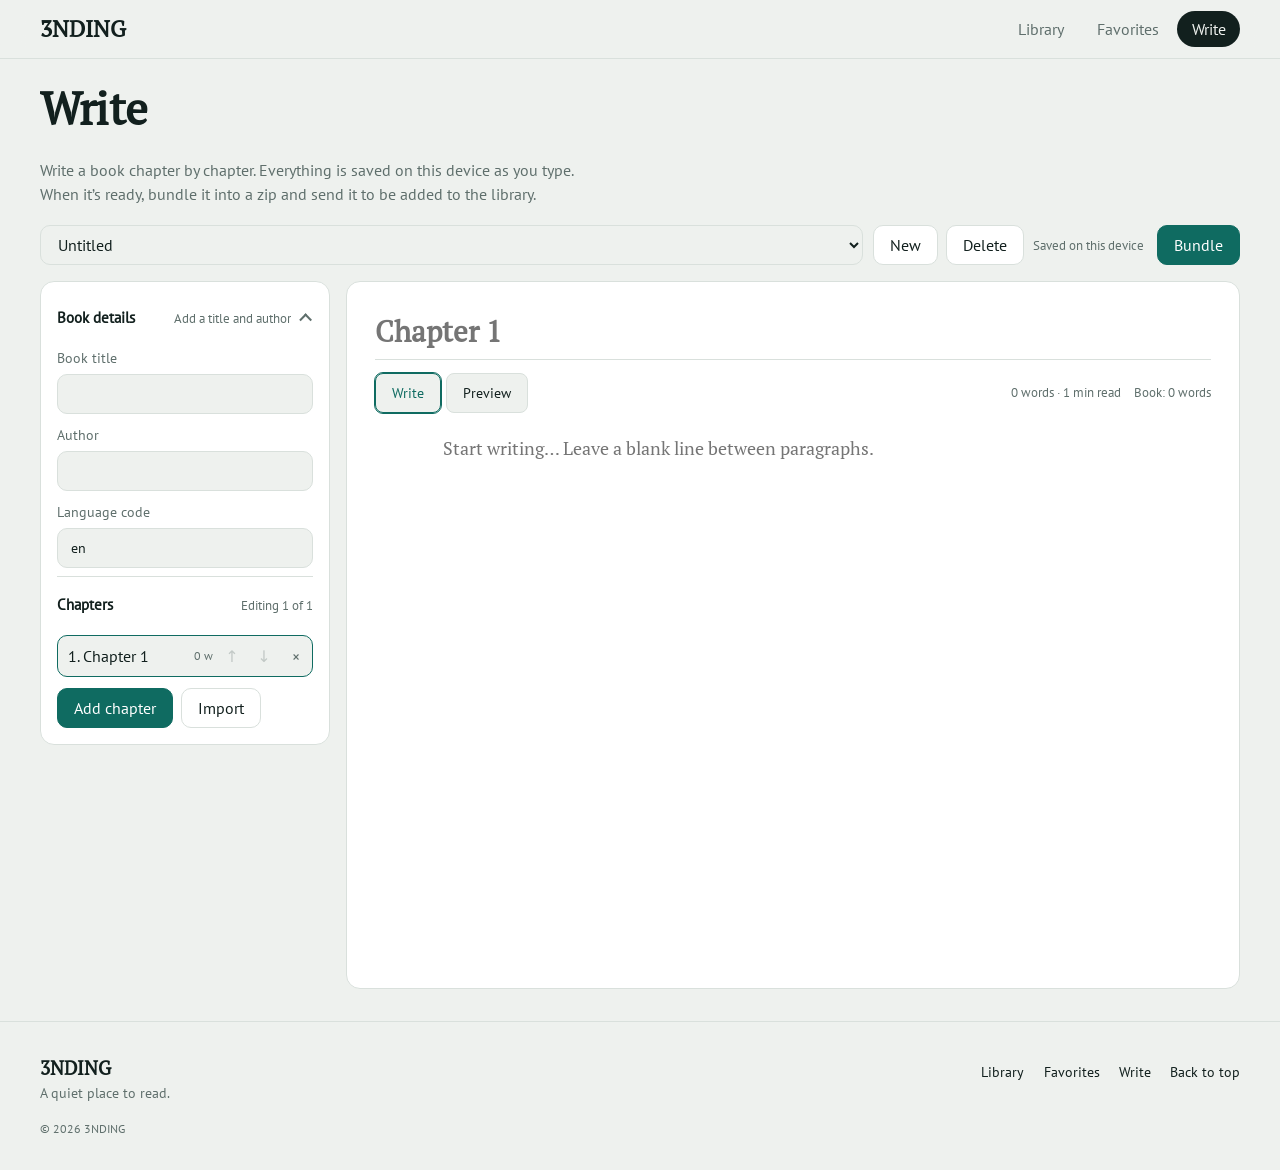
==== create.html @ da9bb015 "Polish the Write page: cleaner layout, better editing UX - Collapsible Book details and Chapters sid" ====
<!doctype html>
<html lang="en">
  <head>
    <meta charset="utf-8" />
    <meta name="viewport" content="width=device-width,initial-scale=1" />
    <meta name="robots" content="index,follow" />
    <title>3NDING – Write</title>
    <link rel="apple-touch-icon" sizes="180x180" href="/apple-touch-icon.png" />
    <link rel="icon" type="image/png" sizes="32x32" href="/favicon-32x32.png" />
    <link rel="icon" type="image/png" sizes="16x16" href="/favicon-16x16.png" />
    <link rel="manifest" href="/site.webmanifest" />

    <link rel="preload" href="fonts/sans.woff2" as="font" type="font/woff2" crossorigin />
    <link rel="preload" href="fonts/serif.woff2" as="font" type="font/woff2" crossorigin />
    <link rel="preload" href="fonts/mono.woff2" as="font" type="font/woff2" crossorigin />
    <link rel="stylesheet" href="css/styles.css" />
  </head>
  <body id="top">
    <header class="top">
      <div class="wrap">
        <a class="brand" href="index.html">3NDING</a>
        <nav aria-label="Main">
          <a href="index.html">Library</a
          ><a href="favorites.html">Favorites</a
          ><a href="create.html" aria-current="page">Write</a>
        </nav>
      </div>
    </header>
    <main class="wrap">
      <h1>Write</h1>
      <p class="lead">
        Write a book chapter by chapter. Everything is saved on this device as
        you type. When it’s ready, bundle it into a zip and send it to be added
        to the library.
      </p>
      <noscript><p class="muted">The editor needs JavaScript.</p></noscript>

      <div class="ed-top">
        <div class="ed-nb">
          <label class="sr" for="nb">Notebook</label>
          <select id="nb" class="in"></select>
        </div>
        <div class="ed-acts">
          <button class="btn" id="nbNew" title="Start a new notebook">New</button>
          <button class="btn" id="nbDel" title="Delete this notebook">Delete</button>
        </div>
        <div class="ed-end">
          <span class="ed-state" id="saveState" data-s="saved" role="status">Saved on this device</span>
          <button class="btn primary" id="pubBtn" aria-haspopup="dialog">Bundle</button>
        </div>
      </div>

      <div class="ed">
        <aside class="ed-side" aria-label="Book and chapters">
          <details class="ed-det" id="bookDet">
            <summary><span>Book details</span><small id="bookSum"></small></summary>
            <div class="ed-fields">
              <label class="fld-row">Book title
                <input id="mTitle" class="in" type="text" maxlength="120" autocomplete="off" />
              </label>
              <label class="fld-row">Author
                <input id="mAuthor" class="in" type="text" maxlength="120" autocomplete="name" />
              </label>
              <label class="fld-row">Language code
                <input id="mLang" class="in" type="text" maxlength="12" list="langs" placeholder="en" autocomplete="off" spellcheck="false" />
                <datalist id="langs">
                  <option value="en"></option><option value="es"></option><option value="fr"></option>
                  <option value="de"></option><option value="it"></option><option value="pt"></option>
                  <option value="tl"></option><option value="ja"></option><option value="zh"></option>
                  <option value="ko"></option><option value="ru"></option>
                </datalist>
              </label>
            </div>
          </details>

          <details class="ed-det ed-chs" id="chDet" open>
            <summary><span id="chLbl">Chapters</span><small id="chCount"></small></summary>
            <div class="ed-fields">
              <ol class="chl" id="chList" aria-labelledby="chLbl"></ol>
              <div class="ed-acts">
                <button class="btn primary" id="chAdd">Add chapter</button>
                <button class="btn" id="imp" title="Import .zip, .txt or .md files">Import</button>
                <input id="impFile" type="file" accept=".zip,.txt,.md,.markdown" multiple hidden />
              </div>
            </div>
          </details>
        </aside>

        <section class="ed-main" aria-label="Chapter editor">
          <input id="chTitle" class="in ed-title" type="text" maxlength="120" aria-label="Chapter title" autocomplete="off" />
          <div class="ed-bar">
            <div class="seg" role="group" aria-label="Mode">
              <button id="modeEdit" aria-pressed="true">Write</button>
              <button id="modePrev" aria-pressed="false">Preview</button>
            </div>
            <span class="ed-meta" id="stat" aria-live="polite"></span>
          </div>
          <textarea id="body" class="in ed-text" aria-label="Chapter text" spellcheck="true" placeholder="Start writing… Leave a blank line between paragraphs."></textarea>
          <article class="page ed-prev" id="prev" hidden></article>
        </section>
      </div>
    </main>

    <dialog id="pub" aria-labelledby="pubT">
      <div class="pub-in">
        <div class="pub-head">
          <h2 id="pubT">Bundle &amp; contribute</h2>
          <button class="btn" id="pubClose">Close</button>
        </div>
        <ul class="chk" id="chk" aria-live="polite"></ul>
        <div class="ed-acts">
          <button class="btn primary" id="dl">Download .zip</button>
          <button class="btn" id="share" hidden>Share .zip</button>
          <button class="btn" id="md">Export .md</button>
        </div>
        <ol class="steps">
          <li>Download the zip.</li>
          <li id="sendStep">Send it to the library owner.</li>
        </ol>
        <div class="ed-acts" id="sendLinks"></div>
      </div>
    </dialog>

    <footer class="foot">
      <div class="wrap">
        <div>
          <a class="brand" href="index.html">3NDING</a>
          <p>A quiet place to read.</p>
        </div>
        <nav aria-label="Footer">
          <a href="index.html">Library</a><a href="favorites.html">Favorites</a
          ><a href="create.html">Write</a><a href="#top">Back to top</a>
        </nav>
        <small>© <span id="year">2026</span> 3NDING</small>
      </div>
    </footer>
    <div class="toast" id="toast" role="status"></div>
    <script type="module" src="js/create.js"></script>
  </body>
</html>
---- css/styles.css ----
@font-face {
  font-family: "For Sans";
  src: url(../fonts/sans.woff2) format("woff2");
}
@font-face {
  font-family: "For Serif";
  src: url(../fonts/serif.woff2) format("woff2");
}
@font-face {
  font-family: "For Mono";
  src: url(../fonts/mono.woff2) format("woff2");
}
:root {
  color-scheme: light;
  --bg: #eef1ee;
  --surface: #fff;
  --text: #12201e;
  --muted: #5f6f6c;
  --line: #d9e0dc;
  --accent: #0f6b61;
  --on-accent: #fff;
  --shadow: 0 1px 2px #0001, 0 12px 28px -16px #0004;
  --sk: color-mix(in srgb, var(--text) 11%, var(--bg));
  --sk-hi: color-mix(in srgb, var(--text) 19%, var(--bg));
  --ui: "For Sans", system-ui, sans-serif;
  --serif: "For Serif", Georgia, serif;
  --font: var(--serif);
  --size: 19px;
  --align: left;
}
html[data-theme="paper"] {
  --bg: #fbfbf8;
  --surface: #f0f0ea;
  --text: #222;
  --muted: #6b6b66;
  --line: #dedcd4;
  --accent: #0f6b61;
  --on-accent: #fff;
}
html[data-theme="sepia"] {
  --bg: #f3e9d2;
  --surface: #eadcc0;
  --text: #4a3a28;
  --muted: #7d6a52;
  --line: #d8c7a5;
  --accent: #8a5a1f;
  --on-accent: #fff;
}
html[data-theme="dark"] {
  color-scheme: dark;
  --bg: #1c2220;
  --surface: #262e2c;
  --text: #d4dbd9;
  --muted: #8d9a97;
  --line: #364240;
  --accent: #5fd3c0;
  --on-accent: #06201b;
}
html[data-theme="oled"] {
  color-scheme: dark;
  --bg: #000;
  --surface: #111;
  --text: #bfc7c5;
  --muted: #7a8683;
  --line: #222;
  --accent: #5fd3c0;
  --on-accent: #000;
}
* {
  box-sizing: border-box;
  margin: 0;
}
html {
  -webkit-text-size-adjust: 100%;
}
body {
  font-family: var(--ui);
  background: var(--bg);
  color: var(--text);
  line-height: 1.5;
  overflow-x: hidden;
  display: flex;
  flex-direction: column;
  -webkit-tap-highlight-color: transparent;
}
main {
  flex: 1;
}
a {
  color: inherit;
  text-decoration: none;
}
img {
  display: block;
  max-width: 100%;
}
button,
select,
input {
  font: inherit;
  color: inherit;
  touch-action: manipulation;
}
:focus-visible {
  outline: 2px solid var(--accent);
  outline-offset: 2px;
}
.wrap {
  width: min(1200px, 100% - 2rem);
  margin-inline: auto;
}
.ico {
  width: 1.1em;
  height: 1.1em;
  flex: none;
}
h1,
h2 {
  font-family: var(--serif);
  font-weight: 600;
  letter-spacing: -0.01em;
}
h1 {
  font-size: clamp(1.9rem, 5vw, 2.8rem);
  margin: 1rem 0 1rem;
  scroll-margin-top: 70px;
}
h2 {
  font-size: 1.4rem;
  margin: 2rem 0 0.75rem;
}
.muted {
  color: var(--muted);
}
.top {
  position: sticky;
  top: 0;
  z-index: 10;
  background: color-mix(in srgb, var(--bg) 88%, transparent);
  backdrop-filter: blur(12px);
  border-bottom: 1px solid var(--line);
}
.top .wrap {
  display: flex;
  align-items: center;
  justify-content: space-between;
  gap: 1rem;
  height: 58px;
}
.brand {
  font-family: var(--serif);
  font-size: 1.45rem;
  font-weight: 700;
}
nav:not(.pager) {
  display: flex;
  gap: 0.25rem;
}
nav:not(.pager) a {
  padding: 0.4rem 0.9rem;
  border-radius: 99px;
  color: var(--muted);
  font-weight: 500;
}
nav a[aria-current] {
  background: var(--text);
  color: var(--bg);
}
.tools {
  display: flex;
  gap: 0.6rem;
}
.tools input,
.tools select {
  height: 44px;
  padding: 0 1rem;
  border: 1px solid var(--line);
  border-radius: 12px;
  background: var(--surface);
  font-size: 0.85rem;
}
.tools input {
  flex: 1 1 0;
  min-width: 0;
}
.tools select {
  flex: none;
  max-width: 45%;
}
.count {
  color: var(--muted);
  margin: 0.8rem 0;
  font-size: 0.9rem;
}
.grid {
  display: grid;
  grid-template-columns: repeat(auto-fill, minmax(min(100%, 150px), 1fr));
  gap: 1.4rem 1rem;
}
.card {
  display: flex;
  flex-direction: column;
  min-width: 0;
}
.cover {
  display: block;
  position: relative;
  aspect-ratio: 3/4;
  border-radius: 6px 12px 12px 6px;
  overflow: hidden;
  background: var(--surface);
  box-shadow:
    var(--shadow),
    inset 5px 0 8px -4px #0005;
  transition: transform 0.2s;
  white-space: pre-wrap;
}
.cover:hover {
  transform: translateY(-4px);
}
.cover img {
  position: relative;
  width: 100%;
  height: 100%;
  object-fit: cover;
}
.cover .ph {
  position: absolute;
  inset: 0;
  display: grid;
  place-items: center;
  padding: 1rem;
  text-align: center;
  font-family: var(--serif);
  font-weight: 600;
  color: var(--muted);
}
.cover.nocover img {
  display: none;
}
.cover.loaded .ph {
  display: none;
}
.badge {
  position: absolute;
  top: 0.5rem;
  left: 0.5rem;
  background: var(--accent);
  color: var(--on-accent);
  font-size: 0.75rem;
  font-weight: 600;
  padding: 0.15rem 0.6rem;
  border-radius: 99px;
}
.meta {
  padding: 0.7rem 0.1rem 0;
  display: flex;
  flex-direction: column;
  gap: 0.15rem;
  flex: 1;
}
.t {
  font-family: var(--serif);
  font-size: 1.05rem;
  font-weight: 600;
  line-height: 1.25;
  display: -webkit-box;
  -webkit-line-clamp: 2;
  line-clamp: 2;
  -webkit-box-orient: vertical;
  overflow: hidden;
}
.a {
  color: var(--muted);
  font-size: 0.88rem;
  white-space: nowrap;
  overflow: hidden;
  text-overflow: ellipsis;
}
.prog {
  display: flex;
  align-items: center;
  gap: 0.5rem;
  font-size: 0.78rem;
  color: var(--muted);
  margin: 0.4rem 0;
}
.prog b {
  flex: 1;
  height: 5px;
  background: var(--line);
  border-radius: 9px;
  overflow: hidden;
}
.prog i {
  display: block;
  height: 100%;
  background: var(--accent);
  border-radius: 9px;
}
.acts {
  display: flex;
  flex-wrap: wrap;
  gap: 0.4rem;
  margin-top: auto;
  padding-top: 0.6rem;
}
.acts .primary {
  flex: 1 1 100%;
}
.acts .icon-btn {
  flex: 1 1 0;
  min-width: 40px;
}
.btn,
.icon-btn {
  display: inline-flex;
  align-items: center;
  justify-content: center;
  gap: 0.4rem;
  height: 40px;
  padding: 0 1rem;
  border: 1px solid var(--line);
  background: var(--surface);
  border-radius: 10px;
  cursor: pointer;
  font-weight: 500;
  white-space: nowrap;
}
.btn:hover,
.icon-btn:hover {
  border-color: var(--accent);
}
.btn:disabled {
  opacity: 0.4;
  cursor: default;
}
.btn.primary {
  background: var(--accent);
  border-color: var(--accent);
  color: var(--on-accent);
}
.icon-btn {
  padding: 0;
}
.top .icon-btn {
  width: 40px;
  flex: none;
}
.icon-btn[aria-pressed="true"] {
  color: var(--accent);
}
.icon-btn[aria-pressed="true"] .ico {
  fill: currentColor;
}
.pager {
  display: flex;
  justify-content: center;
  flex-wrap: wrap;
  gap: 0.4rem;
  margin: 1rem 0;
}
.pager .btn {
  min-width: 40px;
  padding: 0 0.7rem;
}
.pager [aria-current] {
  background: var(--text);
  color: var(--bg);
}
.tabs {
  display: flex;
  gap: 0.4rem;
  margin-bottom: 1.5rem;
  overflow-x: auto;
}
.tabs button {
  flex: none;
  height: 36px;
  padding: 0 1rem;
  border-radius: 99px;
  border: 1px solid var(--line);
  background: none;
  cursor: pointer;
}
.tabs [aria-pressed="true"] {
  background: var(--text);
  color: var(--bg);
}
.more {
  display: flex;
  justify-content: center;
  margin: 1rem 0;
}
.empty {
  grid-column: 1/-1;
  text-align: center;
  padding-bottom: 4rem;
  color: var(--muted);
  display: grid;
  gap: 1rem;
  justify-items: center;
}
.empty[hidden],
.more [hidden] {
  display: none;
}
.foot {
  border-top: 1px solid var(--line);
  padding: 2rem 0;
  color: var(--muted);
  font-size: 0.88rem;
}
.foot .wrap {
  display: grid;
  gap: 1rem;
}
.foot .brand {
  color: var(--text);
  font-size: 1.2rem;
}
.foot p {
  max-width: 46ch;
}
.foot nav {
  flex-wrap: wrap;
  gap: 0.2rem 1.2rem;
}
.foot nav a {
  padding: 0.5rem 0;
  color: var(--text);
}
.foot nav a:hover {
  color: var(--accent);
}
.toast {
  position: fixed;
  left: 50%;
  bottom: calc(1.5rem + env(safe-area-inset-bottom, 0px));
  transform: translate(-50%, calc(100% + 3rem));
  opacity: 0;
  background: var(--text);
  color: var(--bg);
  padding: 0.6rem 1.1rem;
  border-radius: 10px;
  transition:
    transform 0.25s,
    opacity 0.25s;
  z-index: 30;
  max-width: 90vw;
  pointer-events: none;
  text-align: center;
}
.toast.on {
  transform: translate(-50%, 0);
  opacity: 1;
}
.bar {
  gap: 0.5rem !important;
}
.bt {
  flex: 1;
  min-width: 0;
  display: flex;
  flex-direction: column;
}
.bt strong {
  white-space: nowrap;
  overflow: hidden;
  text-overflow: ellipsis;
  font-size: 0.95rem;
}
.bt select {
  background: none;
  border: 0;
  color: var(--muted);
  font-size: 0.82rem;
  max-width: 100%;
  padding: 0;
  cursor: pointer;
  text-overflow: ellipsis;
}
.bar .icon-btn {
  font-weight: 600;
}
.bar-progress {
  height: 3px;
  background: var(--line);
}
.bar-progress i {
  display: block;
  height: 100%;
  width: 0;
  background: var(--accent);
}
.page {
  max-width: 65ch;
  margin: 0 auto;
  padding: 2.5rem 1.5rem 1rem;
  font-family: var(--font);
  font-size: var(--size);
  text-align: var(--align);
  hyphens: auto;
  overflow-wrap: break-word;
  line-height: var(--lh, 1.75);
}
.page h2 {
  font-size: 1.7em;
  margin: 0 0 1.5rem;
  text-align: left;
  line-height: 1.2;
}
.page p {
  margin-bottom: 1.1em;
}
.page .speaking {
  background: color-mix(in srgb, var(--accent) 14%, transparent);
  box-shadow: 0 0 0 0.35em color-mix(in srgb, var(--accent) 14%, transparent);
  border-radius: 6px;
}
.page mark {
  background: color-mix(in srgb, var(--accent) 28%, transparent);
  color: inherit;
  border-radius: 3px;
  padding: 0 0.1em;
}
.chnav {
  max-width: 65ch;
  font-family: var(--font);
  font-size: var(--size);
  display: flex;
  gap: 0.6rem;
  padding-bottom: 2.5rem;
}
.chnav .btn {
  flex: 1;
  font-family: var(--ui);
  font-size: 1rem;
}
.panel {
  position: fixed;
  top: 64px;
  right: 1rem;
  z-index: 20;
  width: min(330px, 100% - 2rem);
  max-height: calc(100dvh - 80px);
  overflow: auto;
  background: var(--surface);
  border: 1px solid var(--line);
  border-radius: 16px;
  padding: 1rem;
  box-shadow: 0 20px 50px -20px #0007;
  display: grid;
  gap: 1rem;
}
.panel[hidden] {
  display: none;
}
.panel label,
.panel .fld {
  display: grid;
  gap: 0.4rem;
  font-size: 0.85rem;
  color: var(--muted);
}
.panel .row {
  display: flex;
  justify-content: space-between;
}
.panel input[type="range"] {
  accent-color: var(--accent);
  width: 100%;
  height: 28px;
}
.seg {
  display: grid;
  grid-auto-flow: column;
  grid-auto-columns: 1fr;
  gap: 0.3rem;
}
.seg button {
  height: 40px;
  border: 1px solid var(--line);
  border-radius: 8px;
  background: var(--bg);
  cursor: pointer;
  font-size: 0.85rem;
}
.seg [aria-pressed="true"] {
  border-color: var(--accent);
  outline: 1px solid var(--accent);
  color: var(--accent);
}
[hidden] {
  display: none !important;
}
.cw {
  position: relative;
}
.cw .prog {
  position: absolute;
  left: 0;
  right: 0;
  bottom: 0;
  margin: 0;
  padding: 1.6rem 0.6rem 0.5rem;
  gap: 0.4rem;
  border-radius: 0 0 12px 6px;
  background: linear-gradient(to top, #000c, #0000);
  color: #fff;
  font-weight: 600;
  pointer-events: none;
}
.cw .prog b {
  background: #fff5;
  height: 4px;
}
.cw .prog i {
  background: #fff;
}
.cw .fav {
  position: absolute;
  top: 0.45rem;
  right: 0.45rem;
  width: 34px;
  height: 34px;
  border-radius: 99px;
  border-color: transparent;
  background: color-mix(in srgb, var(--surface) 88%, transparent);
  backdrop-filter: blur(6px);
}
.acts .primary {
  flex: 1 1 0;
  min-width: 0;
}
.acts .icon-btn {
  flex: none;
  width: 40px;
  min-width: 0;
}
.card.managed .acts .primary {
  flex-basis: 100%;
}
.card.managed .acts .icon-btn {
  flex: 1 1 0;
  width: auto;
}
.sk .cover {
  box-shadow: none;
}
.sk i,
.skl i {
  display: block;
  height: 0.8rem;
  margin-top: 0.6rem;
  border-radius: 6px;
}
.sk i:last-child {
  width: 60%;
}
.skl i {
  height: 1rem;
  margin-top: 1rem;
}
.skl i:nth-child(4n + 1) {
  width: 70%;
  margin-bottom: 1.4rem;
}
.skl i.h {
  width: 55%;
  height: 1.8rem;
  margin: 0 0 1.8rem;
}
.sk .cover,
.sk i,
.skl i {
  background-color: var(--sk);
  background-image: linear-gradient(
    90deg,
    transparent 25%,
    var(--sk-hi) 37%,
    transparent 63%
  );
  background-size: 400% 100%;
  animation: shimmer 1.4s ease infinite;
}
.card:not(.sk) .cover:not(.loaded):not(.nocover)::after {
  content: "";
  position: absolute;
  inset: 0;
  background: linear-gradient(
    90deg,
    transparent 25%,
    color-mix(in srgb, var(--text) 10%, transparent) 37%,
    transparent 63%
  );
  background-size: 400% 100%;
  animation: shimmer 1.4s ease infinite;
  pointer-events: none;
}
@keyframes shimmer {
  from {
    background-position: 100% 50%;
  }
  to {
    background-position: 0 50%;
  }
}
.recent-grid {
  display: grid;
  grid-template-columns: 1fr;
  gap: 0.8rem;
}
.card.row {
  display: grid;
  grid-template-columns: 88px minmax(0, 1fr);
  gap: 0.9rem;
  align-items: start;
  padding: 0.7rem;
  background: var(--surface);
  border: 1px solid var(--line);
  border-radius: 14px;
}
.card.row .cover:hover {
  transform: none;
}
.card.row .meta {
  padding: 0;
  height: 100%;
}
.card.row .t {
  font-size: 1rem;
}
.card.row .acts {
  padding-top: 0.5rem;
}
.card.row .cw .fav {
  width: 28px;
  height: 28px;
  top: 0.3rem;
  right: 0.3rem;
}
.card.row .cw .fav .ico {
  width: 0.95em;
  height: 0.95em;
}

#hlbar {
  position: fixed;
  left: 50%;
  bottom: calc(4.5rem + env(safe-area-inset-bottom, 0px));
  transform: translateX(-50%);
  z-index: 25;
  display: flex;
  gap: 0.5rem;
  padding: 0.5rem;
  background: var(--surface);
  border: 1px solid var(--line);
  border-radius: 14px;
  box-shadow: var(--shadow);
}
#hl {
  width: min(560px, 100% - 2rem);
  max-height: 80dvh;
  padding: 0;
  border: none;
  border-right: 1px solid var(--line);
  border-bottom: 1px solid var(--line);
  background: var(--surface);
  color: var(--text);
}
#hl::backdrop {
  background: #0008;
}
.hl-in {
  padding: 1rem;
  display: grid;
  gap: 1rem;
}
.hl-head {
  display: flex;
  justify-content: space-between;
  align-items: center;
}
.hl-head h2 {
  margin: 0;
  font-size: 1.25rem;
}
#hlList {
  list-style: none;
  padding: 0;
  display: grid;
  gap: 1rem;
}
#hlList li {
  display: grid;
  gap: 0.4rem;
  padding-bottom: 1rem;
  border-bottom: 1px solid var(--line);
}
#hlList li:last-child {
  border-bottom: 0;
  padding-bottom: 0;
}
#hlList blockquote {
  font-family: var(--serif);
  font-size: 1.05rem;
  border-left: 3px solid var(--accent);
  padding-left: 0.8rem;
}
#hlList small {
  color: var(--muted);
}
.hl-act {
  display: flex;
  flex-wrap: wrap;
  gap: 0.4rem;
}

.stats {
  display: grid;
  gap: 0.7rem;
  margin: 2rem 0 0.5rem;
  padding: 1rem;
  background: var(--surface);
  border: 1px solid var(--line);
  border-radius: 14px;
}
.stats:empty {
  min-height: 13.5rem;
  background-color: var(--surface);
  background-image: linear-gradient(
    90deg,
    transparent 25%,
    var(--sk-hi) 37%,
    transparent 63%
  );
  background-size: 400% 100%;
  animation: shimmer 1.4s ease infinite;
}
.st-top {
  display: flex;
  justify-content: space-between;
  align-items: center;
  gap: 1rem;
}
.st-n {
  font-family: var(--serif);
  font-size: 1.8rem;
  color: var(--accent);
}
.st-goal {
  display: flex;
  align-items: center;
  gap: 0.5rem;
  color: var(--muted);
  font-size: 0.85rem;
}
.st-goal select {
  height: 36px;
  padding: 0 0.6rem;
  border: 1px solid var(--line);
  border-radius: 10px;
  background: var(--bg);
}
.st-week {
  display: flex;
  gap: 0.4rem;
}
.st-week span {
  flex: 1;
  display: grid;
  justify-items: center;
  gap: 0.25rem;
  font-size: 0.75rem;
  color: var(--muted);
}
.st-week i {
  width: 100%;
  max-width: 28px;
  aspect-ratio: 1;
  border-radius: 50%;
  border: 2px solid var(--line);
}
.st-week .some i {
  border-color: var(--accent);
}
.st-week .met i {
  background: var(--accent);
  border-color: var(--accent);
}
.st-data {
  font-size: 0.85rem;
  display: flex;
  gap: 0.5rem;
  flex-wrap: wrap;
  justify-content: end;
}

@media (prefers-color-scheme: dark) {
  :root:not(.reader) {
    color-scheme: dark;
    --bg: #0e1514;
    --surface: #172120;
    --text: #e8f0ee;
    --muted: #8fa29e;
    --line: #26332f;
    --accent: #5fd3c0;
    --on-accent: #06201b;
  }
}

@media (prefers-reduced-motion: reduce) {
  * {
    transition: none !important;
    scroll-behavior: auto !important;
  }
  .stats:empty,
  .sk .cover,
  .sk i,
  .skl i,
  .card:not(.sk) .cover:not(.loaded):not(.nocover)::after {
    animation: none;
  }
}

@media (max-width: 520px) {
  .top .wrap {
    gap: 0.6rem;
  }
  .brand {
    font-size: 1.3rem;
  }
  nav:not(.pager) a {
    padding: 0.4rem 0.75rem;
  }
  .tools select {
    max-width: 42%;
  }
  .panel {
    left: 1rem;
    width: auto;
  }
  #fs {
    display: none;
  }
  .stats {
    margin: 1rem 0;
  }
  .st-data {
    justify-content: center;
  }
  .toast {
    width: min(60vw, 100%);
  }
}

@media (min-width: 520px) {
  .chnav {
    justify-content: space-between;
    padding: 0 1.5rem 2.5rem;
  }
  .chnav .btn {
    flex: none;
    min-width: 120px;
  }
}

@media (min-width: 700px) {
  .foot .wrap {
    grid-template-columns: 1fr auto;
    align-items: start;
  }
  .foot small {
    grid-column: 1/-1;
  }
  .recent-grid {
    grid-template-columns: repeat(2, minmax(0, 1fr));
  }
  .grid {
    grid-template-columns: repeat(auto-fill, minmax(190px, 1fr));
    gap: 1.6rem 1.2rem;
  }
}

@media (min-width: 1000px) {
  .recent-grid {
    grid-template-columns: repeat(3, minmax(0, 1fr));
  }
}

/* Write / editor */
:root {
  --danger: #c0392b;
}
@media (prefers-color-scheme: dark) {
  :root:not(.reader) {
    --danger: #ff8f7e;
  }
}
.lead {
  max-width: 60ch;
  color: var(--muted);
  margin-bottom: 1.2rem;
}
.sr {
  position: absolute;
  width: 1px;
  height: 1px;
  overflow: hidden;
  clip: rect(0 0 0 0);
  white-space: nowrap;
}

/* top toolbar */
.ed-top {
  display: flex;
  flex-wrap: wrap;
  align-items: center;
  gap: 0.6rem;
  margin-bottom: 1rem;
}
.ed-nb {
  flex: 1 1 220px;
  min-width: 0;
}
.ed-top .ed-acts {
  flex-wrap: nowrap;
}
.ed-end {
  display: flex;
  align-items: center;
  gap: 0.8rem;
  margin-left: auto;
}
.ed-state {
  font-size: 0.82rem;
  color: var(--muted);
  white-space: nowrap;
}
.ed-state[data-s="error"] {
  color: var(--danger);
}

/* layout */
.ed {
  display: grid;
  gap: 1rem;
  align-items: start;
  margin-bottom: 2rem;
}
.ed-side,
.ed-main {
  display: grid;
  gap: 0.5rem;
  padding: 1rem;
  background: var(--surface);
  border: 1px solid var(--line);
  border-radius: 14px;
  min-width: 0;
}
.ed-main {
  gap: 0.8rem;
}
.ed-fields {
  display: grid;
  gap: 0.7rem;
}
.fld-row {
  display: grid;
  gap: 0.35rem;
  font-size: 0.85rem;
  color: var(--muted);
}
.in {
  width: 100%;
  height: 40px;
  padding: 0 0.8rem;
  border: 1px solid var(--line);
  border-radius: 10px;
  background: var(--bg);
  color: var(--text);
}
.in:focus {
  border-color: var(--accent);
}
.ed-acts {
  display: flex;
  flex-wrap: wrap;
  gap: 0.5rem;
}

/* collapsible sidebar sections */
.ed-det > summary {
  display: flex;
  align-items: center;
  justify-content: space-between;
  gap: 0.6rem;
  min-height: 40px;
  cursor: pointer;
  list-style: none;
  font-weight: 600;
  font-size: 0.95rem;
}
.ed-det > summary::-webkit-details-marker {
  display: none;
}
.ed-det > summary > span {
  flex: none;
}
.ed-det > summary small {
  flex: 1;
  min-width: 0;
  text-align: right;
  color: var(--muted);
  font-weight: 400;
  font-size: 0.8rem;
  overflow: hidden;
  text-overflow: ellipsis;
  white-space: nowrap;
}
.ed-det > summary::after {
  content: "";
  flex: none;
  width: 0.45rem;
  height: 0.45rem;
  margin: -0.2rem 0.2rem 0 0;
  border-right: 2px solid var(--muted);
  border-bottom: 2px solid var(--muted);
  transform: rotate(45deg);
  transition: transform 0.2s;
}
.ed-det[open] > summary::after {
  margin-top: 0.2rem;
  transform: rotate(-135deg);
}
.ed-det[open] > summary {
  margin-bottom: 0.6rem;
}
.ed-det + .ed-det {
  border-top: 1px solid var(--line);
  padding-top: 0.5rem;
}

/* chapter list */
.chl {
  list-style: none;
  padding: 0;
  position: relative;
  display: grid;
  gap: 0.2rem;
  max-height: min(46dvh, 360px);
  overflow: auto;
  overscroll-behavior: contain;
}
.chl li {
  display: flex;
  align-items: center;
  border: 1px solid transparent;
  border-radius: 10px;
}
.chl li:hover {
  background: var(--bg);
}
.chl li.on {
  background: var(--bg);
  border-color: var(--accent);
}
.chl .go {
  flex: 1;
  min-width: 0;
  min-height: 40px;
  display: flex;
  align-items: center;
  justify-content: space-between;
  gap: 0.5rem;
  padding: 0.4rem 0.6rem;
  border: 0;
  background: none;
  cursor: pointer;
  text-align: left;
  color: var(--text);
}
.chl .go span {
  min-width: 0;
  overflow: hidden;
  text-overflow: ellipsis;
  white-space: nowrap;
}
.chl .go small {
  flex: none;
  color: var(--muted);
  font-size: 0.75rem;
}
.chl .mv {
  display: none;
  flex: none;
  width: 32px;
  height: 32px;
  align-items: center;
  justify-content: center;
  border: 0;
  border-radius: 8px;
  background: none;
  color: var(--muted);
  cursor: pointer;
}
.chl li.on .mv,
.chl li:focus-within .mv {
  display: inline-flex;
}
.chl li.on .go {
  padding-right: 0.2rem;
}
.chl .mv:hover:not(:disabled) {
  color: var(--accent);
  background: var(--surface);
}
.chl .mv[data-a="del"]:hover:not(:disabled) {
  color: var(--danger);
}
.chl .mv:disabled {
  opacity: 0.3;
  cursor: default;
}

/* writing surface */
.ed-title {
  height: auto;
  padding: 0.35rem 0;
  border: 0;
  border-bottom: 1px solid var(--line);
  border-radius: 0;
  background: transparent;
  font-family: var(--serif);
  font-size: clamp(1.4rem, 4vw, 1.8rem);
  font-weight: 600;
}
.ed-bar {
  display: flex;
  justify-content: space-between;
  align-items: center;
  flex-wrap: wrap;
  gap: 0.5rem 1rem;
}
.ed-bar .seg {
  grid-auto-columns: auto;
}
.ed-bar .seg button {
  padding: 0 1rem;
}
.ed-meta {
  display: flex;
  flex-wrap: wrap;
  gap: 0.1rem 0.8rem;
  color: var(--muted);
  font-size: 0.82rem;
}
.ed-text,
.ed-prev {
  width: 100%;
  max-width: 70ch;
  margin-inline: auto;
  min-height: 60dvh;
}
.ed-text {
  display: block;
  height: auto;
  padding: 0.5rem 0;
  border: 0;
  border-radius: 0;
  background: transparent;
  resize: none;
  overflow: hidden;
  font-family: var(--serif);
  font-size: 1.1rem;
  line-height: 1.75;
}
.ed-prev {
  padding: 0.5rem 0;
}

/* bundle dialog */
#pub {
  width: min(520px, 100% - 2rem);
  max-height: 85dvh;
  padding: 0;
  overflow: auto;
  border: 1px solid var(--line);
  border-radius: 16px;
  background: var(--surface);
  color: var(--text);
  box-shadow: var(--shadow);
}
#pub::backdrop {
  background: #0008;
}
.pub-in {
  display: grid;
  gap: 1rem;
  padding: 1.1rem;
}
.pub-head {
  display: flex;
  align-items: center;
  justify-content: space-between;
  gap: 1rem;
}
.pub-head h2 {
  margin: 0;
  font-size: 1.25rem;
}
.chk {
  list-style: none;
  padding: 0;
  display: grid;
  gap: 0.35rem;
  font-size: 0.92rem;
}
.chk li {
  display: flex;
  gap: 0.5rem;
}
.chk b {
  flex: none;
  width: 1.2em;
}
.chk .ok b {
  color: var(--accent);
}
.chk .bad b {
  color: var(--danger);
}
.chk .warn {
  color: var(--muted);
}
.steps {
  padding-left: 1.2rem;
  color: var(--muted);
  font-size: 0.9rem;
  display: grid;
  gap: 0.2rem;
}

@media (min-width: 860px) {
  .ed {
    grid-template-columns: 290px minmax(0, 1fr);
  }
  .ed-side {
    position: sticky;
    top: 74px;
    max-height: calc(100dvh - 90px);
    overflow: auto;
  }
  .ed-main {
    padding: 1.4rem 1.75rem;
  }
  .ed-chs > summary {
    pointer-events: none;
    cursor: default;
  }
  .ed-chs > summary::after {
    display: none;
  }
}
@media (max-width: 520px) {
  nav:not(.pager) a {
    padding: 0.4rem 0.6rem;
  }
  .ed-main {
    padding: 0.9rem;
  }
  .ed-end {
    width: 100%;
    justify-content: space-between;
    margin-left: 0;
  }
}
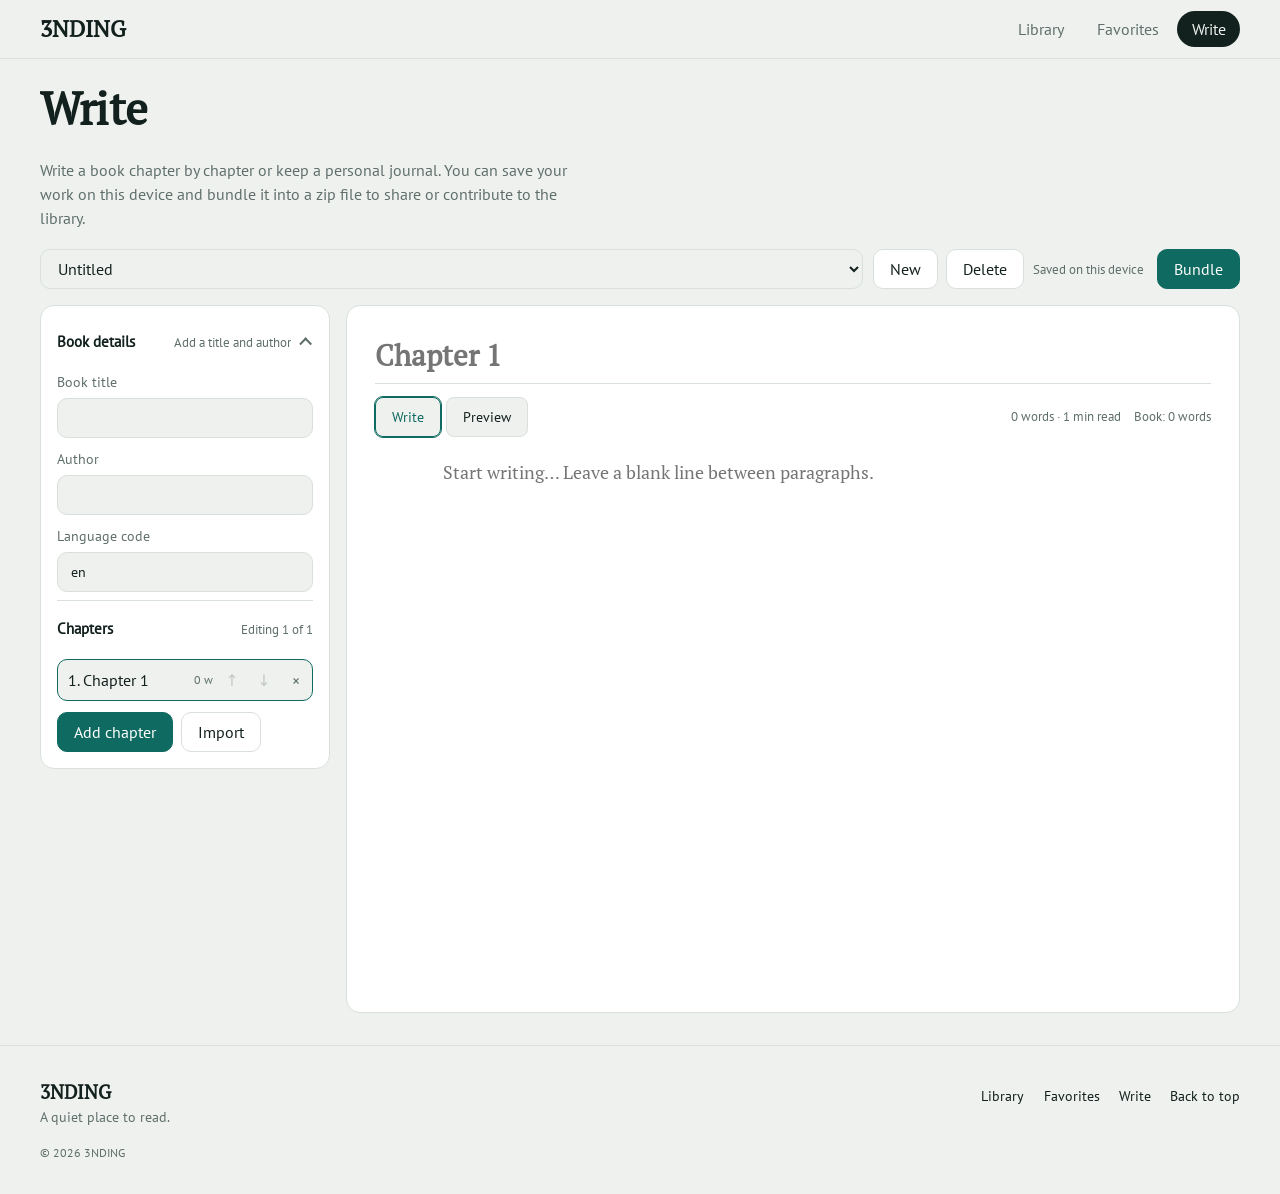
==== commit 0ece2fb0: "Final version +8~" ====
--- a/create.html
+++ b/create.html
@@ -29,9 +29,7 @@
     <main class="wrap">
       <h1>Write</h1>
       <p class="lead">
-        Write a book chapter by chapter. Everything is saved on this device as
-        you type. When it’s ready, bundle it into a zip and send it to be added
-        to the library.
+        Write a book chapter by chapter or keep a personal journal. You can save your work on this device and bundle it into a zip file to share or contribute to the library.
       </p>
       <noscript><p class="muted">The editor needs JavaScript.</p></noscript>
 
--- a/css/styles.css
+++ b/css/styles.css
@@ -953,6 +953,9 @@
   .toast {
     width: min(60vw, 100%);
   }
+  .foot nav {
+    gap: 0.2rem 0.8rem;
+  }
 }
 
 @media (min-width: 520px) {
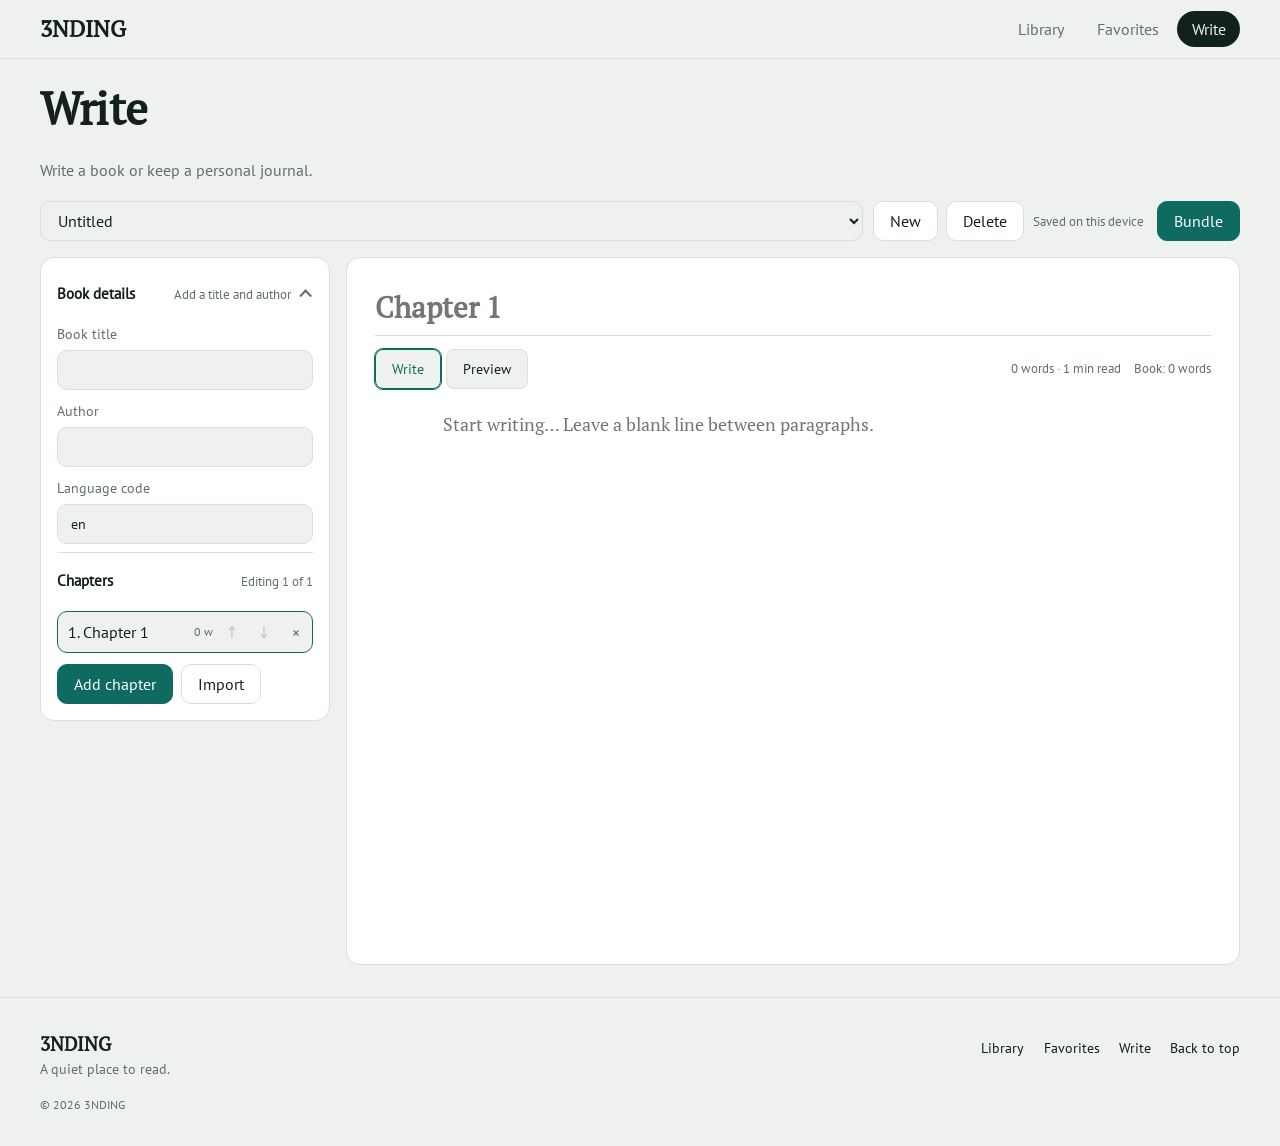
==== commit 1afd94ca: "Final version +9~" ====
--- a/create.html
+++ b/create.html
@@ -9,10 +9,32 @@
     <link rel="icon" type="image/png" sizes="32x32" href="/favicon-32x32.png" />
     <link rel="icon" type="image/png" sizes="16x16" href="/favicon-16x16.png" />
     <link rel="manifest" href="/site.webmanifest" />
-
-    <link rel="preload" href="fonts/sans.woff2" as="font" type="font/woff2" crossorigin />
-    <link rel="preload" href="fonts/serif.woff2" as="font" type="font/woff2" crossorigin />
-    <link rel="preload" href="fonts/mono.woff2" as="font" type="font/woff2" crossorigin />
+    <link rel="modulepreload" href="js/create.js" />
+    <link rel="modulepreload" href="js/app.js" />
+    <link rel="modulepreload" href="js/zip.js" />
+    <link rel="modulepreload" href="js/zipwrite.js" />
+
+    <link
+      rel="preload"
+      href="fonts/sans.woff2"
+      as="font"
+      type="font/woff2"
+      crossorigin
+    />
+    <link
+      rel="preload"
+      href="fonts/serif.woff2"
+      as="font"
+      type="font/woff2"
+      crossorigin
+    />
+    <link
+      rel="preload"
+      href="fonts/mono.woff2"
+      as="font"
+      type="font/woff2"
+      crossorigin
+    />
     <link rel="stylesheet" href="css/styles.css" />
   </head>
   <body id="top">
@@ -20,8 +42,7 @@
       <div class="wrap">
         <a class="brand" href="index.html">3NDING</a>
         <nav aria-label="Main">
-          <a href="index.html">Library</a
-          ><a href="favorites.html">Favorites</a
+          <a href="index.html">Library</a><a href="favorites.html">Favorites</a
           ><a href="create.html" aria-current="page">Write</a>
         </nav>
       </div>
@@ -29,7 +50,7 @@
     <main class="wrap">
       <h1>Write</h1>
       <p class="lead">
-        Write a book chapter by chapter or keep a personal journal. You can save your work on this device and bundle it into a zip file to share or contribute to the library.
+        Write a book or keep a personal journal.
       </p>
       <noscript><p class="muted">The editor needs JavaScript.</p></noscript>
 
@@ -39,53 +60,115 @@
           <select id="nb" class="in"></select>
         </div>
         <div class="ed-acts">
-          <button class="btn" id="nbNew" title="Start a new notebook">New</button>
-          <button class="btn" id="nbDel" title="Delete this notebook">Delete</button>
+          <button class="btn" id="nbNew" title="Start a new notebook">
+            New
+          </button>
+          <button class="btn" id="nbDel" title="Delete this notebook">
+            Delete
+          </button>
         </div>
         <div class="ed-end">
-          <span class="ed-state" id="saveState" data-s="saved" role="status">Saved on this device</span>
-          <button class="btn primary" id="pubBtn" aria-haspopup="dialog">Bundle</button>
+          <span class="ed-state" id="saveState" data-s="saved" role="status"
+            >Saved on this device</span
+          >
+          <button class="btn primary" id="pubBtn" aria-haspopup="dialog">
+            Bundle
+          </button>
         </div>
       </div>
 
       <div class="ed">
         <aside class="ed-side" aria-label="Book and chapters">
           <details class="ed-det" id="bookDet">
-            <summary><span>Book details</span><small id="bookSum"></small></summary>
+            <summary>
+              <span>Book details</span><small id="bookSum"></small>
+            </summary>
             <div class="ed-fields">
-              <label class="fld-row">Book title
-                <input id="mTitle" class="in" type="text" maxlength="120" autocomplete="off" />
+              <label class="fld-row"
+                >Book title
+                <input
+                  id="mTitle"
+                  class="in"
+                  type="text"
+                  maxlength="120"
+                  autocomplete="off"
+                />
               </label>
-              <label class="fld-row">Author
-                <input id="mAuthor" class="in" type="text" maxlength="120" autocomplete="name" />
+              <label class="fld-row"
+                >Author
+                <input
+                  id="mAuthor"
+                  class="in"
+                  type="text"
+                  maxlength="120"
+                  autocomplete="name"
+                />
               </label>
-              <label class="fld-row">Language code
-                <input id="mLang" class="in" type="text" maxlength="12" list="langs" placeholder="en" autocomplete="off" spellcheck="false" />
+              <label class="fld-row"
+                >Language code
+                <input
+                  id="mLang"
+                  class="in"
+                  type="text"
+                  maxlength="12"
+                  list="langs"
+                  placeholder="en"
+                  autocomplete="off"
+                  spellcheck="false"
+                />
                 <datalist id="langs">
-                  <option value="en"></option><option value="es"></option><option value="fr"></option>
-                  <option value="de"></option><option value="it"></option><option value="pt"></option>
-                  <option value="tl"></option><option value="ja"></option><option value="zh"></option>
-                  <option value="ko"></option><option value="ru"></option>
+                  <option value="en"></option>
+                  <option value="es"></option>
+                  <option value="fr"></option>
+                  <option value="de"></option>
+                  <option value="it"></option>
+                  <option value="pt"></option>
+                  <option value="tl"></option>
+                  <option value="ja"></option>
+                  <option value="zh"></option>
+                  <option value="ko"></option>
+                  <option value="ru"></option>
                 </datalist>
               </label>
             </div>
           </details>
 
           <details class="ed-det ed-chs" id="chDet" open>
-            <summary><span id="chLbl">Chapters</span><small id="chCount"></small></summary>
+            <summary>
+              <span id="chLbl">Chapters</span><small id="chCount"></small>
+            </summary>
             <div class="ed-fields">
               <ol class="chl" id="chList" aria-labelledby="chLbl"></ol>
               <div class="ed-acts">
                 <button class="btn primary" id="chAdd">Add chapter</button>
-                <button class="btn" id="imp" title="Import .zip, .txt or .md files">Import</button>
-                <input id="impFile" type="file" accept=".zip,.txt,.md,.markdown" multiple hidden />
+                <button
+                  class="btn"
+                  id="imp"
+                  title="Import .zip, .txt or .md files"
+                >
+                  Import
+                </button>
+                <input
+                  id="impFile"
+                  type="file"
+                  accept=".zip,.txt,.md,.markdown"
+                  multiple
+                  hidden
+                />
               </div>
             </div>
           </details>
         </aside>
 
         <section class="ed-main" aria-label="Chapter editor">
-          <input id="chTitle" class="in ed-title" type="text" maxlength="120" aria-label="Chapter title" autocomplete="off" />
+          <input
+            id="chTitle"
+            class="in ed-title"
+            type="text"
+            maxlength="120"
+            aria-label="Chapter title"
+            autocomplete="off"
+          />
           <div class="ed-bar">
             <div class="seg" role="group" aria-label="Mode">
               <button id="modeEdit" aria-pressed="true">Write</button>
@@ -93,7 +176,13 @@
             </div>
             <span class="ed-meta" id="stat" aria-live="polite"></span>
           </div>
-          <textarea id="body" class="in ed-text" aria-label="Chapter text" spellcheck="true" placeholder="Start writing… Leave a blank line between paragraphs."></textarea>
+          <textarea
+            id="body"
+            class="in ed-text"
+            aria-label="Chapter text"
+            spellcheck="true"
+            placeholder="Start writing… Leave a blank line between paragraphs."
+          ></textarea>
           <article class="page ed-prev" id="prev" hidden></article>
         </section>
       </div>
--- a/css/styles.css
+++ b/css/styles.css
@@ -1,14 +1,17 @@
 @font-face {
   font-family: "For Sans";
   src: url(../fonts/sans.woff2) format("woff2");
+  font-display: swap;
 }
 @font-face {
   font-family: "For Serif";
   src: url(../fonts/serif.woff2) format("woff2");
+  font-display: swap;
 }
 @font-face {
   font-family: "For Mono";
   src: url(../fonts/mono.woff2) format("woff2");
+  font-display: swap;
 }
 :root {
   color-scheme: light;
@@ -951,7 +954,7 @@
     justify-content: center;
   }
   .toast {
-    width: min(60vw, 100%);
+    width: min(auto, 60vw);
   }
   .foot nav {
     gap: 0.2rem 0.8rem;
@@ -1024,7 +1027,7 @@
   margin-bottom: 1rem;
 }
 .ed-nb {
-  flex: 1 1 220px;
+  flex: 1 1 0;
   min-width: 0;
 }
 .ed-top .ed-acts {
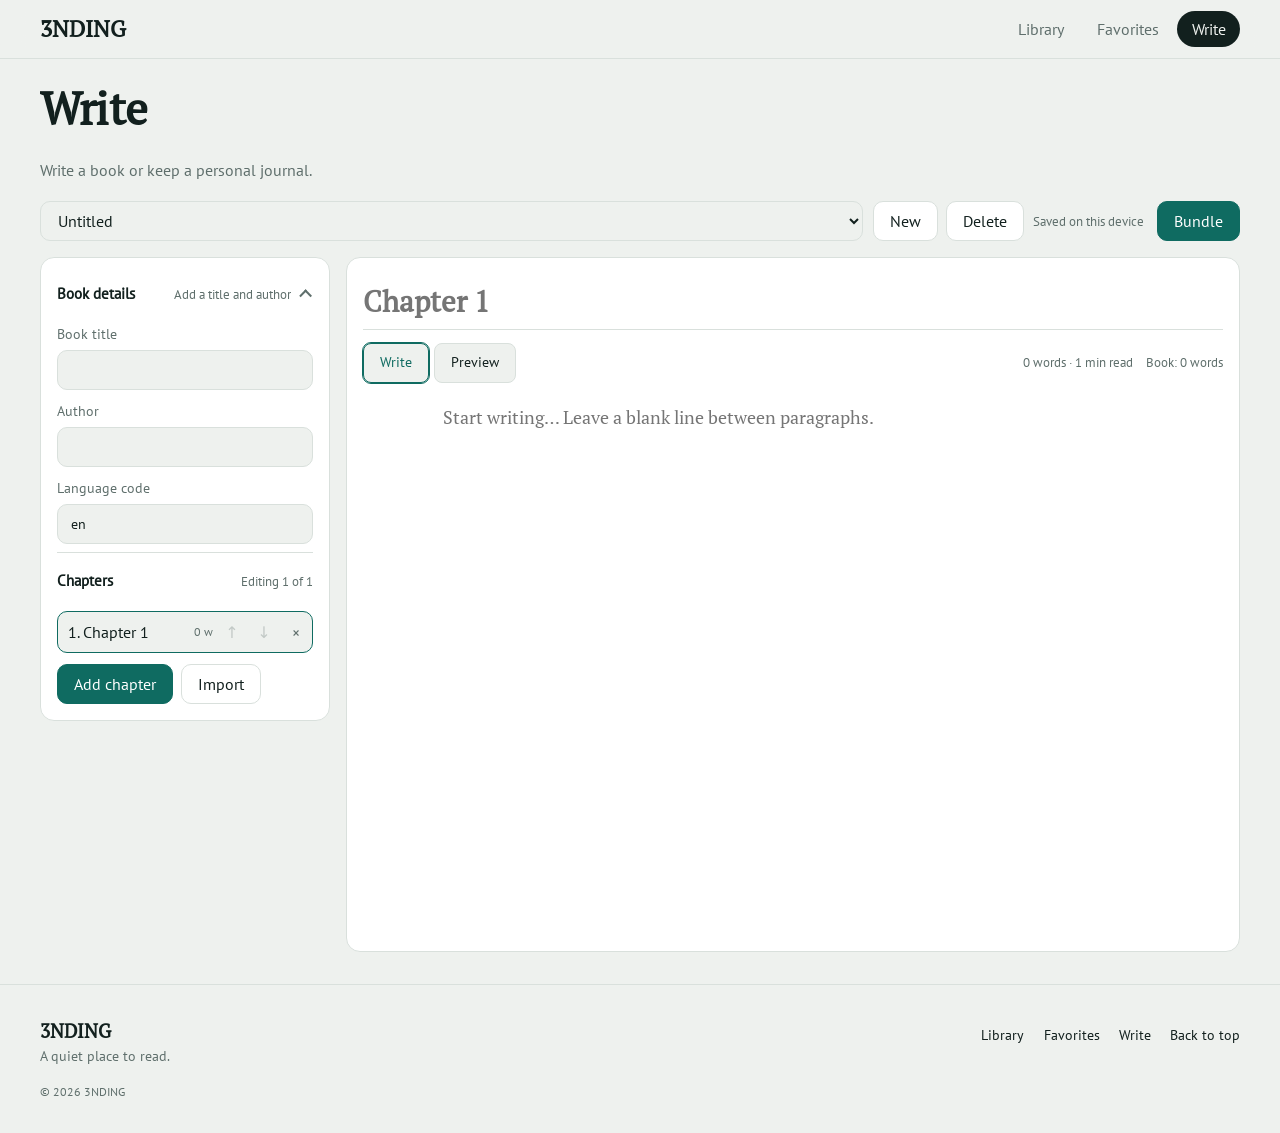
==== commit 17c0cea6: "Some fixes" ====
--- a/create.html
+++ b/create.html
@@ -5,14 +5,14 @@
     <meta name="viewport" content="width=device-width,initial-scale=1" />
     <meta name="robots" content="index,follow" />
     <title>3NDING – Write</title>
-    <link rel="apple-touch-icon" sizes="180x180" href="/apple-touch-icon.png" />
-    <link rel="icon" type="image/png" sizes="32x32" href="/favicon-32x32.png" />
-    <link rel="icon" type="image/png" sizes="16x16" href="/favicon-16x16.png" />
-    <link rel="manifest" href="/site.webmanifest" />
+    <link rel="apple-touch-icon" sizes="180x180" href="apple-touch-icon.png" />
+    <link rel="icon" type="image/png" sizes="32x32" href="favicon-32x32.png" />
+    <link rel="icon" type="image/png" sizes="16x16" href="favicon-16x16.png" />
     <link rel="modulepreload" href="js/create.js" />
     <link rel="modulepreload" href="js/app.js" />
     <link rel="modulepreload" href="js/zip.js" />
     <link rel="modulepreload" href="js/zipwrite.js" />
+    <link rel="modulepreload" href="js/idb.js" />
 
     <link
       rel="preload"
@@ -24,13 +24,6 @@
     <link
       rel="preload"
       href="fonts/serif.woff2"
-      as="font"
-      type="font/woff2"
-      crossorigin
-    />
-    <link
-      rel="preload"
-      href="fonts/mono.woff2"
       as="font"
       type="font/woff2"
       crossorigin
@@ -196,15 +189,9 @@
         </div>
         <ul class="chk" id="chk" aria-live="polite"></ul>
         <div class="ed-acts">
-          <button class="btn primary" id="dl">Download .zip</button>
-          <button class="btn" id="share" hidden>Share .zip</button>
+          <button class="btn primary" id="dl">Export .zip</button>
           <button class="btn" id="md">Export .md</button>
         </div>
-        <ol class="steps">
-          <li>Download the zip.</li>
-          <li id="sendStep">Send it to the library owner.</li>
-        </ol>
-        <div class="ed-acts" id="sendLinks"></div>
       </div>
     </dialog>
 
--- a/css/styles.css
+++ b/css/styles.css
@@ -21,6 +21,8 @@
   --muted: #5f6f6c;
   --line: #d9e0dc;
   --accent: #0f6b61;
+  --accent-secondary: #b7791f;
+  --danger: #c0392b;
   --on-accent: #fff;
   --shadow: 0 1px 2px #0001, 0 12px 28px -16px #0004;
   --sk: color-mix(in srgb, var(--text) 11%, var(--bg));
@@ -57,6 +59,7 @@
   --muted: #8d9a97;
   --line: #364240;
   --accent: #5fd3c0;
+  --accent-secondary: #e5b454;
   --on-accent: #06201b;
 }
 html[data-theme="oled"] {
@@ -216,7 +219,6 @@
     var(--shadow),
     inset 5px 0 8px -4px #0005;
   transition: transform 0.2s;
-  white-space: pre-wrap;
 }
 .cover:hover {
   transform: translateY(-4px);
@@ -307,9 +309,6 @@
   gap: 0.4rem;
   margin-top: auto;
   padding-top: 0.6rem;
-}
-.acts .primary {
-  flex: 1 1 100%;
 }
 .acts .icon-btn {
   flex: 1 1 0;
@@ -762,18 +761,25 @@
   border-radius: 14px;
   box-shadow: var(--shadow);
 }
-#hl {
+#hl,
+#fv {
   width: min(560px, 100% - 2rem);
   max-height: 80dvh;
   padding: 0;
   border: none;
   border-right: 1px solid var(--line);
   border-bottom: 1px solid var(--line);
+  border-bottom-right-radius: 14px;
   background: var(--surface);
   color: var(--text);
 }
-#hl::backdrop {
+#hl::backdrop,
+#fv::backdrop {
   background: #0008;
+}
+#fv h2 {
+  margin: 0;
+  font-size: 1.25rem;
 }
 .hl-in {
   padding: 1rem;
@@ -784,10 +790,6 @@
   display: flex;
   justify-content: space-between;
   align-items: center;
-}
-.hl-head h2 {
-  margin: 0;
-  font-size: 1.25rem;
 }
 #hlList {
   list-style: none;
@@ -886,11 +888,13 @@
   border: 2px solid var(--line);
 }
 .st-week .some i {
+  border-color: var(--accent-secondary);
+}
+.st-week .met i {
   border-color: var(--accent);
 }
-.st-week .met i {
-  background: var(--accent);
-  border-color: var(--accent);
+.st-week .miss i {
+  border-color: var(--danger);
 }
 .st-data {
   font-size: 0.85rem;
@@ -910,6 +914,7 @@
     --line: #26332f;
     --accent: #5fd3c0;
     --on-accent: #06201b;
+    --danger: #ff8f7e;
   }
 }
 
@@ -954,10 +959,29 @@
     justify-content: center;
   }
   .toast {
-    width: min(auto, 60vw);
+    width: auto;
   }
   .foot nav {
     gap: 0.2rem 0.8rem;
+  }
+  #fv .hl-in {
+    text-align: center;
+  }
+  #fv .hl-act {
+    display: grid;
+    width: 100%;
+    gap: 0.6rem;
+  }
+  nav:not(.pager) a {
+    padding: 0.4rem 0.6rem;
+  }
+  .ed-main {
+    padding: 0.9rem;
+  }
+  .ed-end {
+    width: 100%;
+    justify-content: space-between;
+    margin-left: 0;
   }
 }
 
@@ -989,6 +1013,28 @@
   }
 }
 
+@media (min-width: 860px) {
+  .ed {
+    grid-template-columns: 290px minmax(0, 1fr);
+  }
+  .ed-side {
+    position: sticky;
+    top: 74px;
+    max-height: calc(100dvh - 90px);
+    overflow: auto;
+  }
+  .ed-main {
+    padding: 1.4rem 1.75rem;
+  }
+  .ed-chs > summary {
+    pointer-events: none;
+    cursor: default;
+  }
+  .ed-chs > summary::after {
+    display: none;
+  }
+}
+
 @media (min-width: 1000px) {
   .recent-grid {
     grid-template-columns: repeat(3, minmax(0, 1fr));
@@ -996,14 +1042,6 @@
 }
 
 /* Write / editor */
-:root {
-  --danger: #c0392b;
-}
-@media (prefers-color-scheme: dark) {
-  :root:not(.reader) {
-    --danger: #ff8f7e;
-  }
-}
 .lead {
   max-width: 60ch;
   color: var(--muted);
@@ -1292,8 +1330,10 @@
   max-height: 85dvh;
   padding: 0;
   overflow: auto;
-  border: 1px solid var(--line);
-  border-radius: 16px;
+  border: none;
+  border-right: 1px solid var(--line);
+  border-bottom: 1px solid var(--line);
+  border-bottom-right-radius: 14px;
   background: var(--surface);
   color: var(--text);
   box-shadow: var(--shadow);
@@ -1319,8 +1359,8 @@
 .chk {
   list-style: none;
   padding: 0;
-  display: grid;
-  gap: 0.35rem;
+  display: flex;
+  gap: 1rem;
   font-size: 0.92rem;
 }
 .chk li {
@@ -1340,45 +1380,3 @@
 .chk .warn {
   color: var(--muted);
 }
-.steps {
-  padding-left: 1.2rem;
-  color: var(--muted);
-  font-size: 0.9rem;
-  display: grid;
-  gap: 0.2rem;
-}
-
-@media (min-width: 860px) {
-  .ed {
-    grid-template-columns: 290px minmax(0, 1fr);
-  }
-  .ed-side {
-    position: sticky;
-    top: 74px;
-    max-height: calc(100dvh - 90px);
-    overflow: auto;
-  }
-  .ed-main {
-    padding: 1.4rem 1.75rem;
-  }
-  .ed-chs > summary {
-    pointer-events: none;
-    cursor: default;
-  }
-  .ed-chs > summary::after {
-    display: none;
-  }
-}
-@media (max-width: 520px) {
-  nav:not(.pager) a {
-    padding: 0.4rem 0.6rem;
-  }
-  .ed-main {
-    padding: 0.9rem;
-  }
-  .ed-end {
-    width: 100%;
-    justify-content: space-between;
-    margin-left: 0;
-  }
-}
